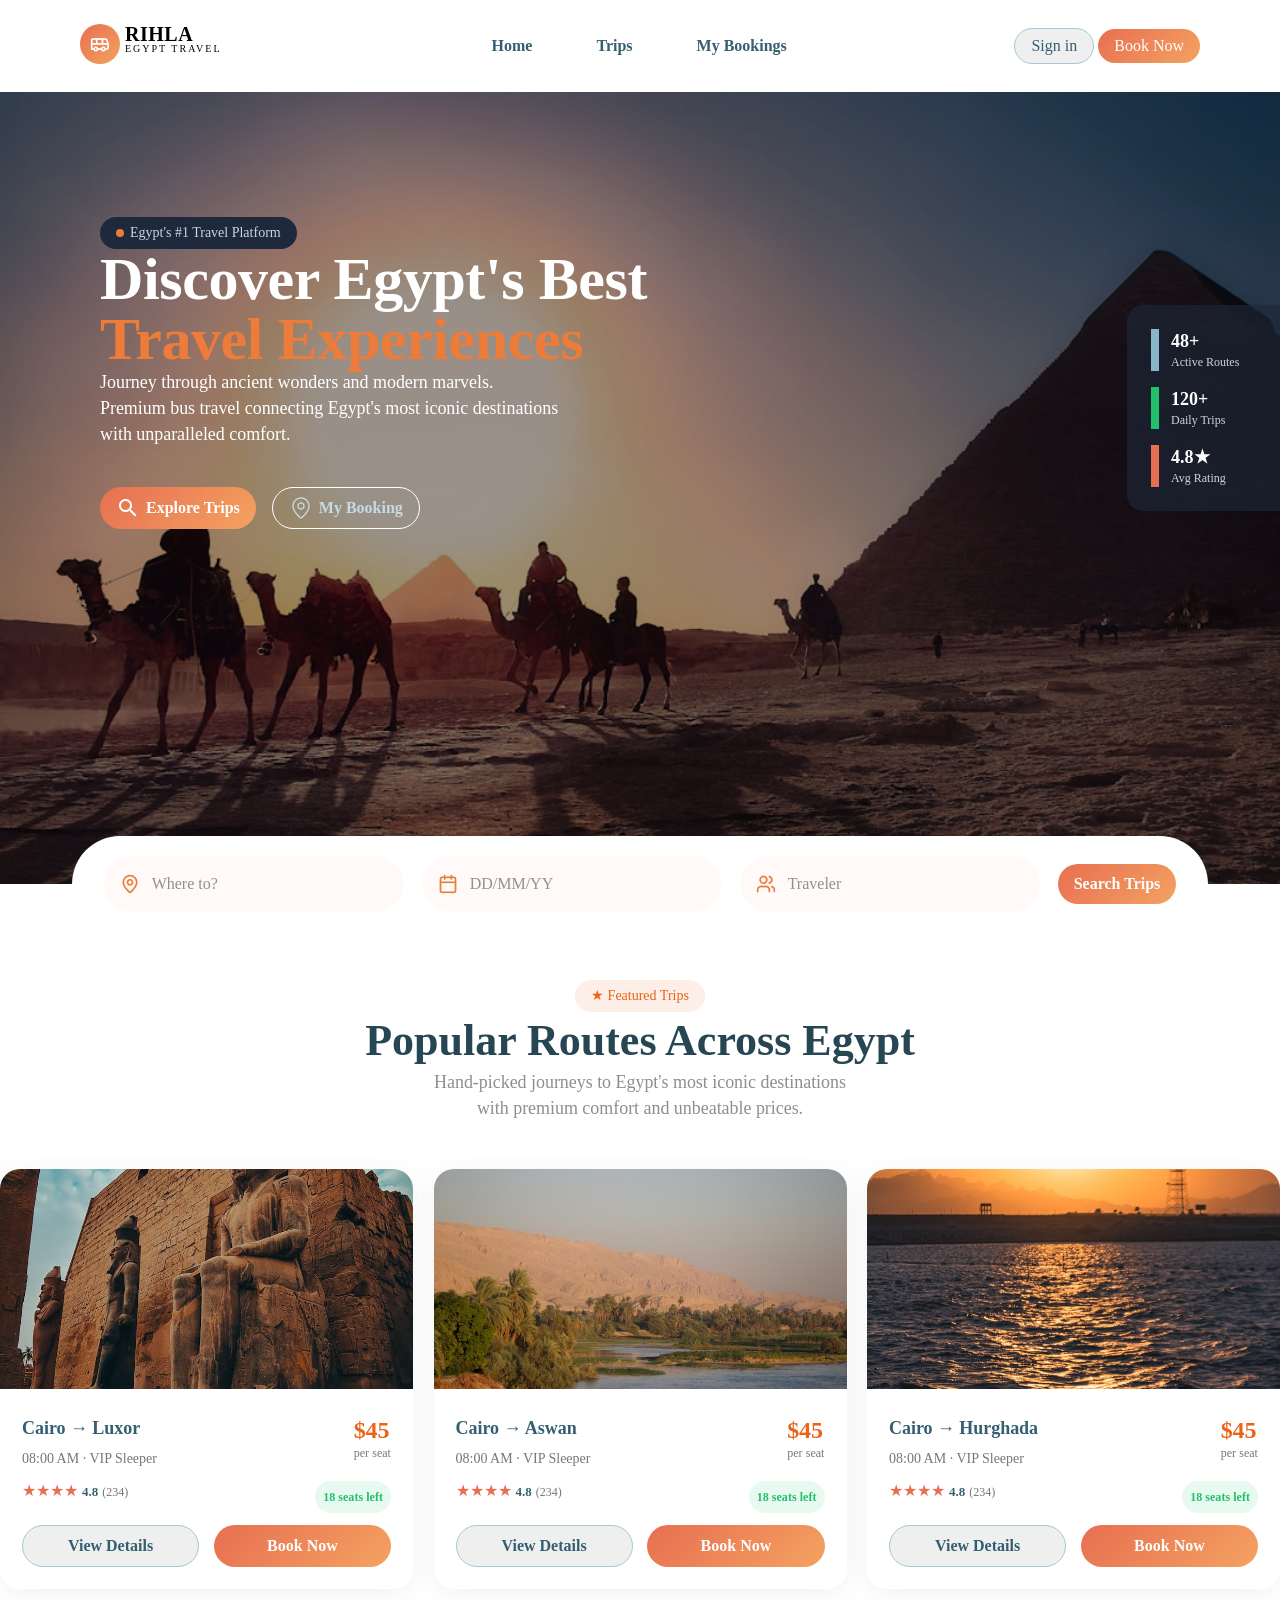
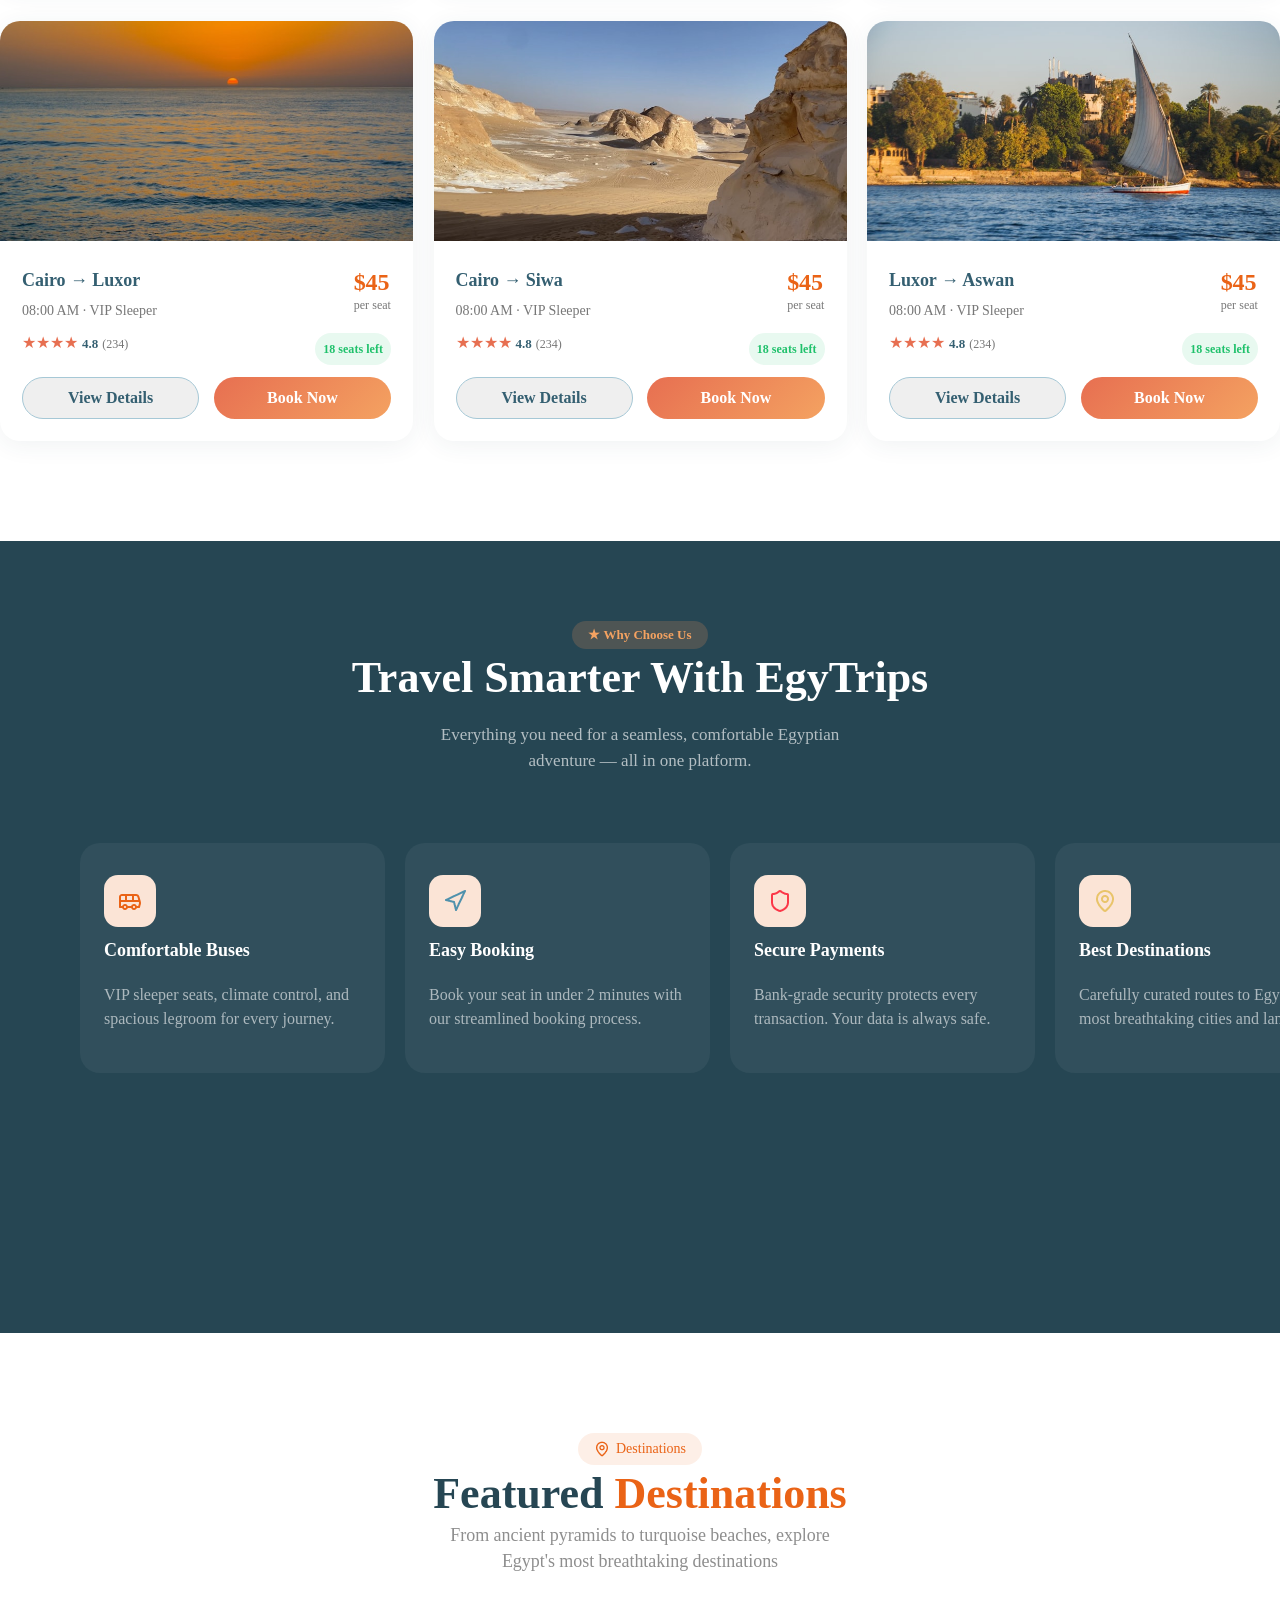
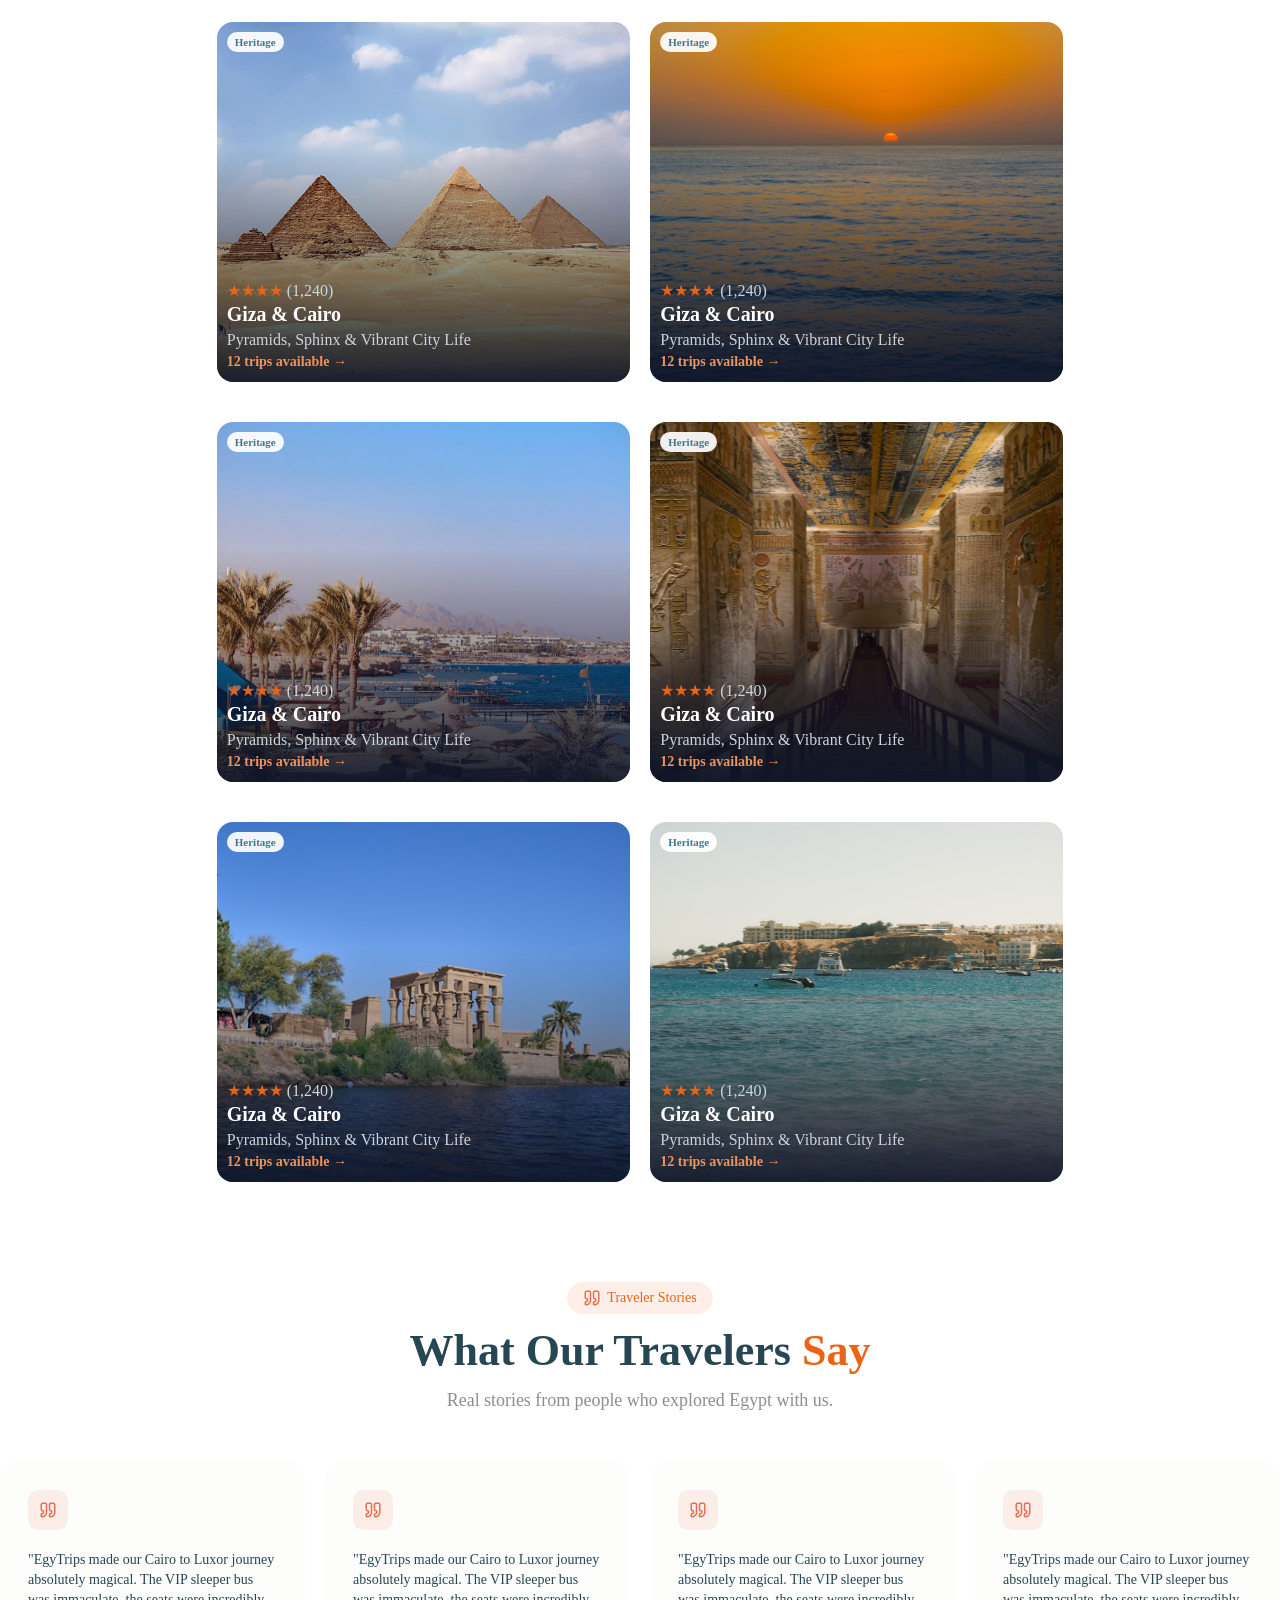
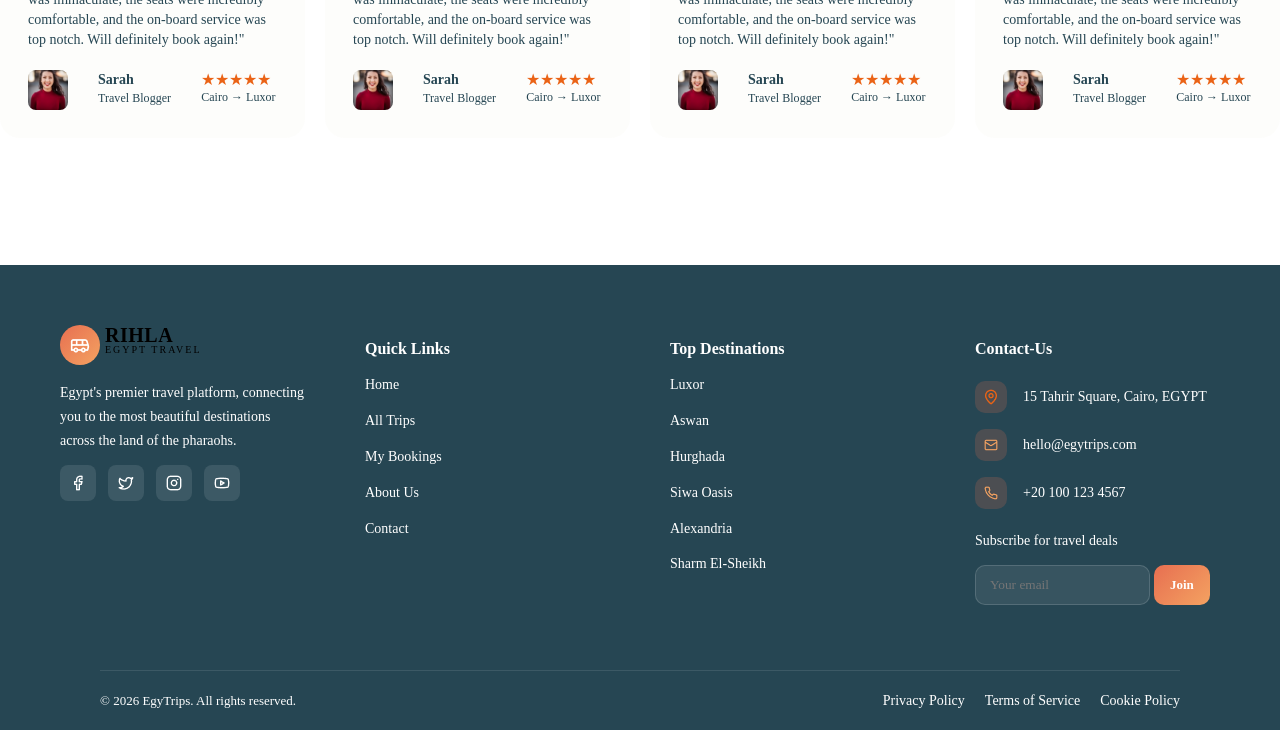
==== index.html @ 994012cf "Add files via upload" ====
<!DOCTYPE html>
<html lang="en">

<head>
    <meta charset="UTF-8">
    <meta name="viewport" content="width=device-width, initial-scale=1.0">
    <title>semi-final</title>
    <link rel="stylesheet" href="style.css">
    <link rel="stylesheet" href="responsive.css">
</head>

<body>

    <header class="header">

    <div class="logo">
        <div class="logo-icon orange"><img src="./photos/logo-Icon.png" alt="icon"></div>
        <div class="logo-content">
            <div class="upper">RIH<span>LA</span></div>
            <div class="lower">EGYPT TRAVEL</div>
        </div>
    </div>

    <nav>
        <ul>
            <li>Home</li>
            <li>Trips</li>
            <li>My Bookings</li>
        </ul>
    </nav>

    <div class="header-btns">
        <button class="sign">Sign in</button>
        <button class="orange">Book Now</button>
    </div>

    </header>

    <section>
        <div class="layer"></div>
        <div class="hero-img">
            <div class="hero-container">
                <div class="hero-content">

                    <div class="number1">
                        <div class="dot"></div>
                        <p>Egypt's #1 Travel Platform</p>
                    </div>

                    <div class="h2-div">
                        <h2 class="first-h2">Discover Egypt's Best </h2>
                        <h2 class="second-h2">Travel Experiences</h2>
                    </div>

                    <p class="hero-p">Journey through ancient wonders and modern marvels.<br>Premium bus travel connecting Egypt's most iconic destinations<br>with unparalleled comfort.</p>

                    <div class="hero-btns">
                        <button class="orange first"><img src="./photos/searsh.png">Explore Trips</button>
                        <button class="second"><img src="./photos/mybooking.png" alt="icon">My Booking</button>
                    </div>

                </div>
                
                <div class="aside">
                    <div class="foot-prints">

                        <div class="first">
                            <p class="foot-num">48+</p>
                            <p class="foot-p">Active Routes</p>
                        </div>

                        <div class="second">
                            <p class="foot-num">120+</p>
                            <p class="foot-p">Daily Trips</p>
                        </div>

                        <div class="third">
                            <p class="foot-num">4.8★</p>
                            <p class="foot-p">Avg Rating</p>
                        </div>

                    </div>
                </div>

            </div>
        </div>

    </section>

        <div class="middle-searsh">
                <div class="hero-search">
                <div class="filter"><img src="./photos/location.png" alt="icon">Where to?</div>
                <div class="filter"><img src="./photos/date.png" alt="icon">DD/MM/YY</div>
                <div class="filter"><img src="./photos/traveler.png" alt="icon">Traveler</div>
                <button class="searsh-btn orange"> Search Trips</button>
            </div>
        </div>


    <section class="routes-section">

        <div class="routes-content">
            <p class="featured">★ Featured Trips</p>
            <h2>Popular Routes Across Egypt</h2>
            <p class="journey">Hand-picked journeys to Egypt's most iconic destinations<br> with premium comfort and unbeatable prices.</p>
        </div>

        <div class="routes-container">

            <div class="routes-card">
                <figure><img src="./photos/luxor.jpg" alt="photo"></figure>
                <figcaption>

                    <div class="card-info">
                        <div class="card-name">
                            <p class="first">Cairo → Luxor</p>
                            <p class="second">08:00 AM · VIP Sleeper</p>
                        </div>
                        <div class="card-price">
                            <p class="first">$45</p>
                            <p class="second">per seat</p>
                        </div>
                    </div>

                    <div class="card-rate">
                        <div class="stars">
                            <span1>★★★★</span1>
                            <span2>4.8</span2>
                            <span3>(234)</span3>
                            </div>
                        <div class="seats">18 seats left</div>
                    </div>

                    <div class="card-buttons">
                        <button class="card-detail">View Details</button>
                        <button class="orange card-book">Book Now</button>
                    </div>

                </figcaption>
            </div>
            
            <div class="routes-card">
                <figure><img src="./photos/aswan.jpg" alt="photo"></figure>
                <figcaption>

                    <div class="card-info">
                        <div class="card-name">
                            <p class="first">Cairo → Aswan</p>
                            <p class="second">08:00 AM · VIP Sleeper</p>
                        </div>
                        <div class="card-price">
                            <p class="first">$45</p>
                            <p class="second">per seat</p>
                        </div>
                    </div>

                    <div class="card-rate">
                        <div class="stars">
                            <span1>★★★★</span1>
                            <span2>4.8</span2>
                            <span3>(234)</span3>
                            </div>
                        <div class="seats">18 seats left</div>
                    </div>

                    <div class="card-buttons">
                        <button class="card-detail">View Details</button>
                        <button class="orange card-book">Book Now</button>
                    </div>

                </figcaption>
            </div>

            <div class="routes-card">
                <figure><img src="./photos/hurghada.jpg" alt="photo"></figure>
                <figcaption>

                    <div class="card-info">
                        <div class="card-name">
                            <p class="first">Cairo → Hurghada</p>
                            <p class="second">08:00 AM · VIP Sleeper</p>
                        </div>
                        <div class="card-price">
                            <p class="first">$45</p>
                            <p class="second">per seat</p>
                        </div>
                    </div>

                    <div class="card-rate">
                        <div class="stars">
                            <span1>★★★★</span1>
                            <span2>4.8</span2>
                            <span3>(234)</span3>
                            </div>
                        <div class="seats">18 seats left</div>
                    </div>

                    <div class="card-buttons">
                        <button class="card-detail">View Details</button>
                        <button class="orange card-book">Book Now</button>
                    </div>

                </figcaption>
            </div>

            <div class="routes-card">
                <figure><img src="./photos/luxor2.jpg" alt="photo"></figure>
                <figcaption>

                    <div class="card-info">
                        <div class="card-name">
                            <p class="first">Cairo → Luxor</p>
                            <p class="second">08:00 AM · VIP Sleeper</p>
                        </div>
                        <div class="card-price">
                            <p class="first">$45</p>
                            <p class="second">per seat</p>
                        </div>
                    </div>

                    <div class="card-rate">
                        <div class="stars">
                            <span1>★★★★</span1>
                            <span2>4.8</span2>
                            <span3>(234)</span3>
                            </div>
                        <div class="seats">18 seats left</div>
                    </div>

                    <div class="card-buttons">
                        <button class="card-detail">View Details</button>
                        <button class="orange card-book">Book Now</button>
                    </div>

                </figcaption>
            </div>

            <div class="routes-card">
                <figure><img src="./photos/siwa.jpg" alt="photo"></figure>
                <figcaption>

                    <div class="card-info">
                        <div class="card-name">
                            <p class="first">Cairo → Siwa</p>
                            <p class="second">08:00 AM · VIP Sleeper</p>
                        </div>
                        <div class="card-price">
                            <p class="first">$45</p>
                            <p class="second">per seat</p>
                        </div>
                    </div>

                    <div class="card-rate">
                        <div class="stars">
                            <span1>★★★★</span1>
                            <span2>4.8</span2>
                            <span3>(234)</span3>
                            </div>
                        <div class="seats">18 seats left</div>
                    </div>

                    <div class="card-buttons">
                        <button class="card-detail">View Details</button>
                        <button class="orange card-book">Book Now</button>
                    </div>

                </figcaption>
            </div>

            <div class="routes-card">
                <figure><img src="./photos/luxor-aswan.jpg" alt="photo"></figure>
                <figcaption>

                    <div class="card-info">
                        <div class="card-name">
                            <p class="first">Luxor → Aswan</p>
                            <p class="second">08:00 AM · VIP Sleeper</p>
                        </div>
                        <div class="card-price">
                            <p class="first">$45</p>
                            <p class="second">per seat</p>
                        </div>
                    </div>

                    <div class="card-rate">
                        <div class="stars">
                            <span1>★★★★</span1>
                            <span2>4.8</span2>
                            <span3>(234)</span3>
                            </div>
                        <div class="seats">18 seats left</div>
                    </div>

                    <div class="card-buttons">
                        <button class="card-detail">View Details</button>
                        <button class="orange card-book">Book Now</button>
                    </div>

                </figcaption>
            </div>

        </div>

    </section>

    <section class="pros-section">
        <div class="pros-layer"></div>
        <div class="pros-content">
            <div class="why-choose-us">
                <p class="why">★  Why Choose Us</p>
                <h2 class="whyy">Travel Smarter With EgyTrips</h2>
                <p class="whyyy">Everything you need for a seamless, comfortable Egyptian<br> adventure — all in one platform.</p>
                <div class="pros-container">
                    <div class="pros-card">
                        <div class="pros-card-icon"><img src="./photos/cfbu.png" alt="photo"></div>
                        <div class="pros-card-name">Comfortable Buses</div>
                        <div class="pros-card-p">VIP sleeper seats, climate control, and spacious legroom for every journey.</div>
                    </div>
                    <div class="pros-card">
                        <div class="pros-card-icon"><img src="./photos/ezbook.png" alt="photo"></div>
                        <div class="pros-card-name">Easy Booking</div>
                        <div class="pros-card-p">Book your seat in under 2 minutes with our streamlined booking process.</div>
                    </div>
                    <div class="pros-card">
                        <div class="pros-card-icon"><img src="./photos/secure.png" alt="photo"></div>
                        <div class="pros-card-name">Secure Payments</div>
                        <div class="pros-card-p">Bank-grade security protects every transaction. Your data is always safe.</div>
                    </div>
                    <div class="pros-card">
                        <div class="pros-card-icon"><img src="./photos/destination.png" alt="photo"></div>
                        <div class="pros-card-name">Best Destinations</div>
                        <div class="pros-card-p">Carefully curated routes to Egypt's most breathtaking cities and landmarks.</div>
                    </div>
                </div>
            </div>
        </div>
    </section>

    <section class="destinations-section">
        <div class="destinations-content">
            <p class="des-p"><img src="./photos/location2.png" alt="icon">Destinations</p>
            <h2 class="des-h2">Featured <span>Destinations</span> </h2>
            <p class="des-p2">From ancient pyramids to turquoise beaches, explore<br> Egypt's most breathtaking destinations</p>
        </div>

        <div class="des-container">

            <div class="des-card des1">
                <div class="des-card-layer"></div>
                <div class="heritage"><p>Heritage</p></div>
                <div class="des-card-info">
                    <div class="des-card-rate"><span>★★★★</span>  (1,240)</div>
                    <div class="des-card-name">Giza & Cairo</div>
                    <div class="des-card-p">Pyramids, Sphinx & Vibrant City Life</div>
                    <div class="des-card-p2">12 trips available →</div>
                </div>
            </div>
            

            <div class="des-card des2">
                <div class="des-card-layer"></div>
                <div class="heritage"><p>Heritage</p></div>
                <div class="des-card-info">
                    <div class="des-card-rate"><span>★★★★</span>  (1,240)</div>
                    <div class="des-card-name">Giza & Cairo</div>
                    <div class="des-card-p">Pyramids, Sphinx & Vibrant City Life</div>
                    <div class="des-card-p2">12 trips available →</div>
                </div>
            </div>

            <div class="des-card des3">
                <div class="des-card-layer"></div>
                <div class="heritage"><p>Heritage</p></div>
                <div class="des-card-info">
                    <div class="des-card-rate"><span>★★★★</span>  (1,240)</div>
                    <div class="des-card-name">Giza & Cairo</div>
                    <div class="des-card-p">Pyramids, Sphinx & Vibrant City Life</div>
                    <div class="des-card-p2">12 trips available →</div>
                </div>
            </div>

            <div class="des-card des4">
                <div class="des-card-layer"></div>
                <div class="heritage"><p>Heritage</p></div>
                <div class="des-card-info">
                    <div class="des-card-rate"><span>★★★★</span>  (1,240)</div>
                    <div class="des-card-name">Giza & Cairo</div>
                    <div class="des-card-p">Pyramids, Sphinx & Vibrant City Life</div>
                    <div class="des-card-p2">12 trips available →</div>
                </div>
            </div>

            <div class="des-card des5">
                <div class="des-card-layer"></div>
                <div class="heritage"><p>Heritage</p></div>
                <div class="des-card-info">
                    <div class="des-card-rate"><span>★★★★</span>  (1,240)</div>
                    <div class="des-card-name">Giza & Cairo</div>
                    <div class="des-card-p">Pyramids, Sphinx & Vibrant City Life</div>
                    <div class="des-card-p2">12 trips available →</div>
                </div>
            </div>

            <div class="des-card des6">
                <div class="des-card-layer"></div>
                <div class="heritage"><p>Heritage</p></div>
                <div class="des-card-info">
                    <div class="des-card-rate"><span>★★★★</span>  (1,240)</div>
                    <div class="des-card-name">Giza & Cairo</div>
                    <div class="des-card-p">Pyramids, Sphinx & Vibrant City Life</div>
                    <div class="des-card-p2">12 trips available →</div>
                </div>
            </div>

        </div>
    </section>

    <section class="feedback-section">

        <div class="feedback-content">
            <p class="feedback-p"><img src="./photos/quote.png">Traveler Stories</p>
            <h2>What Our Travelers <span>Say</span></h2>
            <p class="feedback-p2">Real stories from people who explored Egypt with us.</p>
        </div>

        <div class="feedback-container">

            <div class="feedback-card">
                <div class="card-icon"><img src="./photos/quote.png" alt="icon"></div>
                <div class="card-p">"EgyTrips made our Cairo to Luxor journey absolutely magical. The VIP sleeper bus was immaculate, the seats were incredibly comfortable, and the on-board service was top notch. Will definitely book again!"</div>
                <div class="card-person">
                    <div class="person-photo"><img src="./photos/sarah.png"></div>
                    <div class="person-name">
                        <p>Sarah</p>
                        <p class="p2">Travel Blogger</p>
                    </div>
                    <div class="person-rate">
                        <p>★★★★★</p>
                        <p class="p2">Cairo → Luxor</p>
                    </div>
                </div>
            </div>
            
            <div class="feedback-card">
                <div class="card-icon"><img src="./photos/quote.png" alt="icon"></div>
                <div class="card-p">"EgyTrips made our Cairo to Luxor journey absolutely magical. The VIP sleeper bus was immaculate, the seats were incredibly comfortable, and the on-board service was top notch. Will definitely book again!"</div>
                <div class="card-person">
                    <div class="person-photo"><img src="./photos/sarah.png"></div>
                    <div class="person-name">
                        <p>Sarah</p>
                        <p class="p2">Travel Blogger</p>
                    </div>
                    <div class="person-rate">
                        <p>★★★★★</p>
                        <p class="p2">Cairo → Luxor</p>
                    </div>
                </div>
            </div>

            <div class="feedback-card">
                <div class="card-icon"><img src="./photos/quote.png" alt="icon"></div>
                <div class="card-p">"EgyTrips made our Cairo to Luxor journey absolutely magical. The VIP sleeper bus was immaculate, the seats were incredibly comfortable, and the on-board service was top notch. Will definitely book again!"</div>
                <div class="card-person">
                    <div class="person-photo"><img src="./photos/sarah.png"></div>
                    <div class="person-name">
                        <p>Sarah</p>
                        <p class="p2">Travel Blogger</p>
                    </div>
                    <div class="person-rate">
                        <p>★★★★★</p>
                        <p class="p2">Cairo → Luxor</p>
                    </div>
                </div>
            </div>

            <div class="feedback-card">
                <div class="card-icon"><img src="./photos/quote.png" alt="icon"></div>
                <div class="card-p">"EgyTrips made our Cairo to Luxor journey absolutely magical. The VIP sleeper bus was immaculate, the seats were incredibly comfortable, and the on-board service was top notch. Will definitely book again!"</div>
                <div class="card-person">
                    <div class="person-photo"><img src="./photos/sarah.png"></div>
                    <div class="person-name">
                        <p>Sarah</p>
                        <p class="p2">Travel Blogger</p>
                    </div>
                    <div class="person-rate">
                        <p>★★★★★</p>
                        <p class="p2">Cairo → Luxor</p>
                    </div>
                </div>
            </div>

        </div>

    </section>

    <footer>
        <div class="footer-container">

            <div class="card">
                <div>
                    <div class="logo">
                        <div class="logo-icon orange"><img src="./photos/logo-Icon.png" alt="icon"></div>
                        <div class="logo-content">
                            <div class="upper">RIH<span>LA</span></div>
                            <div class="lower">EGYPT TRAVEL</div>
                        </div>
                    </div>
                </div>
                <p>Egypt's premier travel platform, connecting you to the most beautiful destinations across the land of the pharaohs.</p>
                <div class="social">
                    <div class="social-icon">
                        <img src="./photos/facebook.png" alt="icon">
                    </div>
                    <div class="social-icon">
                        <img src="./photos/twitter.png" alt="icon">
                    </div>
                    <div class="social-icon"><img src="./photos/insta.png" alt="icon"></div>
                    <div class="social-icon"><img src="./photos/youtube.png" alt="icon"></div>
                </div>
            
            </div>

            <div class="card">
                <p class="topic">Quick Links</p>
                <p>Home</p>
                <p>All Trips</p>
                <p>My Bookings</p>
                <p>About Us</p>
                <p>Contact</p>
            </div>

            <div class="card">
                <p class="topic">Top Destinations</p>
                <p>Luxor</p>
                <p>Aswan</p>
                <p>Hurghada</p>
                <p>Siwa Oasis</p>
                <p>Alexandria</p>
                <p>Sharm El-Sheikh</p>
            </div>

            <div class="card">
                <p class="topic">Contact-Us</p>
                <div class="card-sentence">
                    <div class="card-icon"><img src="./photos/location2.png" alt="icon"></div>
                    <p>15 Tahrir Square, Cairo, EGYPT</p>
                </div>
                <div class="card-sentence">
                    <div class="card-icon"><img src="./photos/email.png" alt="icon"></div>
                    <p>hello@egytrips.com</p>
                </div>
                <div class="card-sentence">
                    <div class="card-icon"><img src="./photos/phone.png"></div>
                    <p>+20 100 123 4567</p>
                </div>
                <p>Subscribe for travel deals</p>
                <input type="text" placeholder="Your email">
                <button class="orange">Join</button>
            </div>

        </div>

        <div class="end">

            <div class="end-left">© 2026 EgyTrips. All rights reserved.</div>

            <div class="end-right">
                <p>Privacy Policy</p>
                <p>Terms of Service</p>
                <p>Cookie Policy</p>
            </div>
        </div>
    </footer>
    
</body>

</html>
---- style.css ----
*{
    box-sizing: border-box;
    margin: 0;
    font-family: Poppins;
}

:root{
    --orange-: linear-gradient(135deg, #e76f51 0%, #f4a261 100%);
}

.orange{
    background: var(--orange-);
    border: none;
    color: #FFFFFF;
    border-radius: 999px;
}

.header{
    padding: 24px 80px;
    display: flex;
    justify-content: space-between;
    align-items: center;
}

.logo{
    width: 144px;
    height: 44px;
    display: flex;
    gap: 5px;
}

.logo-icon{
    width: 40px;
    height: 40px;
    border-radius: 50%;
    display: flex;
    align-items: center;
    justify-content: center;
}

.logo-content{
    display: flex;
    flex-direction: column;
}

.upper{
    font-weight: 900;
    color: Black;
    font-size: 20px;
    line-height: 20px;
    letter-spacing: 0.5px;
}

.upper span{
    font-weight: 900;
    color: var(--orange-);
    font-size: 20px;
    line-height: 20px;
    letter-spacing: 0.5px;
}

.lower{
    font-weight: 400;
    font-style: Regular;
    font-size: 10px;
    line-height: 10px;
    letter-spacing: 2px;
}

nav ul{
    display: flex;
    gap: 32px;
    list-style: none;
}

nav ul li{
    height: 40px;
    padding: 8px 16px;
    font-weight: 600;
    font-size: 16px;
    line-height: 24px;
    letter-spacing: 0px;
    border-radius: 999px;
    color: #345F71;
    cursor: pointer;
}

li:hover{
    color: #ED7B39;
    background-color: #F0925C33;
}

.header-buttons{
    display: flex;
    gap: 16px;
    align-items: center;
    justify-content: center;
}

.header-btns>button{
    padding: 8px 16px;
    font-size: 16px;
}

.sign{
    border: 1px solid #A6C8D6;
    border-radius: 999px;
    color: #345F71;
}

section{
    position: relative;
}

.hero-img{
    background-image: url(./photos/hero.jpg);
    background-size: cover;
    height: 792px;
    padding: 125px 100px;
}

.layer{
    width: 100%;
    height: 100%;
    position: absolute;
    background: rgba(0, 0, 0, 0.4);
}

.hero-container{
    position: relative;
    display: flex;
    width: 1235px;
    height: 381px;
}

.hero-content{
    display: flex;
    flex-direction: column;
    width: 768px;
}

.number1{
    padding: 8px 16px;
    width: fit-content;
    background-color: #1E293B;
    color: #CBD5E1;
    display: flex;
    align-items: center;
    justify-content: center;
    gap: 6px;
    border-radius: 999px;
}

.number1>p{
    font-size: 14px;
    font-weight: 400;
}

.dot{
    width: 8px;
    height: 8px;
    background-color: #ED7B39;
    border-radius: 50%;
}

.first-h2{
    font-weight: 700;
    font-style: Bold;
    font-size: 60px;
    line-height: 60px;
    letter-spacing: -0.4px;
    color: #FFFFFF;
}

.second-h2{
    font-weight: 700;
    font-style: Bold;
    font-size: 60px;
    line-height: 60px;
    letter-spacing: -0.4px;
    color: #ED7B39;
}

.hero-p{
    font-weight: 400;
    font-size: 18px;
    line-height: 26px;
    letter-spacing: -0.04px;
    color: #FFFFFF;
}

.hero-btns{
    display: flex;
    gap: 16px;
    padding-top: 40px;
}

.hero-btns>.first{
    padding: 8px 16px;
    font-size: 16px;
    font-weight: 600;
    display: flex;
    align-items: center;
    gap: 6px;
}

.hero-btns>.second{
    padding: 8px 16px;
    font-size: 16px;
    font-weight: 600;
    border-radius: 999px;
    border: 1px solid #FFFFFF;
    background: none;
    color: #C4DBE4;
    display: flex;
    align-items: center;
    gap: 6px;
}

.aside{
    width: calc(1235px - 768px);
    display: flex;
    align-items: center;
    justify-content: end;
}

.foot-prints{
    width: 208px;
    height: fit-content;
    display: flex;
    flex-direction: column;
    gap: 16px;
    padding: 24px;
    border-radius: 16px;
    background-color: #1E293B99;
}

.foot-num{
    font-size: 18px;
    font-weight: 700;
    line-height: 24px;
    color: #FFFFFF;
}

.foot-p{
    font-size: 12px;
    font-weight: 400;
    line-height: 18px;
    color: #CBD5E1;
}

.foot-prints>.first{
    border-left: 8px solid #88B6C9;
    padding-left: 12px;
}

.foot-prints>.second{
    border-left: 8px solid #1FC16B;
    padding-left: 12px;
}

.foot-prints>.third{
    border-left: 8px solid #E76F51;
    padding-left: 12px;
}

.middle-searsh{
    display: flex;
    justify-content: center;
}

.hero-search{
    height: 96px;
    width: fit-content;
    display: flex;
    align-items: center;
    justify-content: center;
    gap: 18px;
    padding: 16px 32px;
    border-radius: 999px;
    transform: translateY(-48px);
    background-color: #FFFFFF;
}

.filter{
    font-size: 16px;
    font-weight: 400;
    color: #1E293980;
    width: 300px;
    height: 56px;
    padding: 12px 16px;
    border-radius: 999px;
    background-color: #F0925C0D;
    display: flex;
    align-items: center;
    gap: 12px;
}

.searsh-btn{
    font-size: 16px;
    font-weight: 600;
    line-height: 24px;
    padding: 8px 16px;
}

.routes-section{
    width: 1280px;
    margin-left: auto;
    margin-right: auto;
    margin-bottom: 100px;
}

.routes-content{
    display: flex;
    flex-direction: column;
    justify-content: center;
    align-items: center;
}

.featured{
    font-size: 14px;
    font-weight: 500;
    line-height: 20px;
    padding: 6px 16px;
    color: #EA6316;
    background-color: #F0925C26;
    border-radius: 999px;
}

.routes-content>h2{
    font-weight: 800;
    font-size: 44px;
    line-height: 57px;
    letter-spacing: 0px;
    color: #264653;
}

.journey{
    font-weight: 400;
    font-size: 18px;
    line-height: 26px;
    letter-spacing: -0.04px;
    color: #8e8e8e;
    text-align: center;
}

.routes-container{
    width: 100%;
    display: flex;
    flex-wrap: wrap;
    gap: 20.5px;
    row-gap: 32px;
    margin-top: 48px;
}

.routes-card{
    width: 413px;
    border-radius: 20px;
    overflow: hidden;
    box-shadow: 0px 4px 24px 0px #26465312;

}

.routes-card>figure{
    width: 100%;
    height: fit-content;
}

.routes-card>figure>img{
    width: 100%;
    height: 220px;
    object-fit: cover;
}

.routes-card>figcaption{
    width: 100%;
    height: fit-content;
    padding: 22px;
    display: flex;
    flex-direction: column;
    gap: 12px;
}

.card-info, .card-rate, .card-buttons{
    width: 100%;
    height: fit-content;
    display: flex;
    justify-content: space-between;
}

.card-name>.first{
    font-weight: 700;
    font-size: 18px;
    line-height: 26px;
    letter-spacing: -0.04px;
    color: #345F71;
    margin-bottom: 8px;
}

.card-name>.second{
    font-weight: 400;
    font-size: 14px;
    line-height: 20px;
    letter-spacing: 0px;
    color: #777777;
}

.card-price>.first{
    font-weight: 700;
    font-size: 24px;
    line-height: 30px;
    letter-spacing: -0.1px;
    color: #EA6316;
}

.card-price>.second{
    font-weight: 400;
    font-size: 12px;
    line-height: 16px;
    letter-spacing: 0.04px;
    color: #777777;
}

.stars>span1{
    color: #E76F51;
}

.stars>span2{
    color: #345F71;
    font-weight: 600;
    font-size: 13px;
    line-height: 19.5px;
    letter-spacing: 0px;
}

.stars>span3{
    color: #777777;
    font-weight: 400;
    font-size: 12px;
    line-height: 18px;
    letter-spacing: 0px;
}

.seats{
    padding: 8px;
    background-color: #1FC16B1A;
    border-radius: 100px;
    color: #1FC16B;
    font-weight: 600;
    font-size: 12px;
    line-height: 16px;
    letter-spacing: 0.04px;
}

.card-detail{
    width: 48%;
    font-weight: 600;
    font-size: 16px;
    line-height: 24px;
    letter-spacing: 0px;
    border: 1px solid #A6C8D6;
    color: #345F71;
    padding: 8px 16px;
    border-radius: 999px;
}

.card-book{
    width: 48%;
    font-weight: 600;
    font-size: 16px;
    line-height: 24px;
    letter-spacing: 0px;
    padding: 8px 16px;
}

.pros-section{
    height: 792px;
    background-color: #264653;
    overflow: hidden;
    padding: 80px;
}

.pros-layer{
    width: 400px;
    height: 400px;
    border-radius: 200px;
    background-color: #F0925C1A;
    position: absolute;
    top: -80px;
    left: 1500px;
}

.why-choose-us{
    display: flex;
    flex-direction: column;
    justify-content: center;
    align-items: center;
}

.why{
    font-weight: 600;
    font-size: 13px;
    letter-spacing: 0px;
    text-align: center;
    color: #F4A261;
    background-color: #F0925C33;
    padding: 6px 16px;
    border-radius: 100px;
}

.whyy{
    font-weight: 800;
    font-size: 44px;
    line-height: 57.2px;
    letter-spacing: 0px;
    text-align: center;
    color: #FFFFFF;
}

.whyyy{
    font-weight: 400;
    font-size: 17px;
    line-height: 25.5px;
    letter-spacing: 0px;
    text-align: center;
    color: #FFFFFFA6;
    padding: 16px;
}


.pros-container{
    width: 1280px;
    margin: 54px auto 80px auto;
    display: flex;
    gap: 20px;
}

.pros-card{
    width: calc((100% - 60px)/4);
    display: flex;
    flex-direction: column;
    background-color: #FFFFFF0D;
    border-radius: 20px;
    padding: 32px 24px;
}

.pros-card-icon{
    width: 52px;
    height: 52px;
    background-color: #FBE4D6;
    border-radius: 14px;
    display: flex;
    align-items: center;
    justify-content: center;
}

.pros-card-name{
    font-weight: 700;
    font-size: 18px;
    line-height: 26px;
    letter-spacing: -0.04px;
    color: #FFFFFF;
    padding: 10px 0px;
}

.pros-card-p{
    font-weight: 400;
    font-size: 16px;
    line-height: 24px;
    letter-spacing: 0px;
    color: #FFFFFF99;
    padding: 10px 0px;
}

.destinations-section{
    margin: 100px auto;
}

.destinations-content{
    display: flex;
    align-items: center;
    justify-content: center;
    flex-direction: column;
}

.des-p{
    font-weight: 500;
    font-size: 14px;
    line-height: 20px;
    letter-spacing: 0px;
    color: #EA6316;
    background-color: #F0925C26;
    padding: 6px 16px;
    border-radius: 100px;
    display: flex;
    align-items: center;
    gap: 6px;
}

.des-h2{
    font-weight: 800;
    font-size: 44px;
    line-height: 57.2px;
    letter-spacing: 0px;
    color: #264653;
}

.des-h2 > span{
    color: #EA6316;
}

.des-p2{
    font-weight: 400;
    font-size: 18px;
    line-height: 26px;
    letter-spacing: -0.04px;
    color: #8e8e8e;
    text-align: center;
}

.des-container{
    display: flex;
    justify-content: center;
    flex-wrap: wrap;
    gap: 20.5px;
    row-gap: 40px;
    margin: 48px;
}

.des-card{
    width: 413px;
    height: 360px;
    position: relative;
    border-radius: 16px;
    overflow: hidden;
    display: flex;
    flex-direction: column;
    justify-content: space-between;    
}

.des1{
    background-image: url(./photos/giza1.jpg);
    background-position: center;
    background-size: cover;
}

.des2{
    background-image: url(./photos/luxor2.jpg);
    background-position: center;
    background-size: cover;
}

.des3{
    background-image: url(./photos/giza3.jpg);
    background-position: center;
    background-size: cover;
}

.des4{
    background-image: url(./photos/giza4.jpg);
    background-position: center;
    background-size: cover;
}

.des5{
    background-image: url(./photos/giza5.jpg);
    background-position: center;
    background-size: cover;
}

.des6{
    background-image: url(./photos/giza6.jpg);
    background-position: center;
    background-size: cover;
}

.des-card-layer{
    width: 100%;
    height: 100%;
    position: absolute;
    background: linear-gradient(180deg, rgba(0, 0, 0, 0) 35%, rgba(15, 23, 42, 0.95) 100%);
}

.heritage{
    display: flex;
    position: relative;
}

.heritage > p{
    font-size: 11px;
    font-weight: 600;
    color: #41788E;
    margin: 10px;
    border-radius: 100px;
    background-color: #FFFFFFEB;
    padding: 4px 8px;
}

.des-card-info{
    position: relative;
    padding: 10px;
}

.des-card-rate{
    font-size: 13pxfowe
    400;
    color: #CBD5E1;
}

.des-card-rate > span{
    color: #EA6316;
}

.des-card-name{
    font-weight: 700;
    font-size: 20px;
    line-height: 28px;
    letter-spacing: -0.08px;
    color: #FFFFFF;
}

.des-card-p{
    font-weight: 400;
    font-size: 16px;
    line-height: 24px;
    letter-spacing: 0px;
    color: #CBD5E1;
}

.des-card-p2{
    font-weight: 700;
    font-size: 14px;
    line-height: 20px;
    letter-spacing: 0px;
    color: #F0925C;
}

.feedback-section{
    display: flex;
    flex-direction: column;
    align-items: center;
    gap: 48px;
    margin-bottom: 127px;
}

.feedback-content{
    display: flex;
    flex-direction: column;
    align-items: center;
    gap: 8px;
}

.feedback-p{
    font-weight: 500;
    font-size: 14px;
    line-height: 20px;
    letter-spacing: 0px;
    color: #EA6316;
    background-color: #F0925C26;
    padding: 6px 16px;
    border-radius: 100px;
    display: flex;
    align-items: center;
    gap: 6px;
}

.feedback-content h2{
    font-weight: 800;
    font-size: 44px;
    line-height: 57.2px;
    color: #264653;
    text-align: center;
}

.feedback-content h2 span{
    color: #EA6316;
}

.feedback-p2{
    font-weight: 400;
    font-size: 18px;
    line-height: 26px;
    letter-spacing: -0.04px;
    color: #8e8e8e;
}

.feedback-container{
    display: flex;
    gap: 20px;
    flex-wrap: wrap;
    justify-content: center;
}

.feedback-card{
    width: 305px;
    padding: 28px;
    border-radius: 20px;
    backdrop-filter: blur(35.5px);
    background-color: #E9E4DA1A;
    border-top: 0.67px solid #E9E4DA1A;
    display: flex;
    flex-direction: column;
    align-items: start;
}

.card-icon{
    width: 40px;
    height: 40px;
    border-radius: 10px;
    background-color: #FBEEE9;
    display: flex;
    align-items: center;
    justify-content: center;
}

.card-p{
    font-weight: 400;
    font-size: 14px;
    line-height: 20px;
    color: #264653;
    padding-top: 20px;
}

.card-person{
    display: flex;
    gap: 30px;
    padding-top: 20px;
}

.person-photo{
    width: 40px;
    height: 40px;
    border-radius: 8px;
}

.person-photo img{
    width: 100%;
    height: 100%;
    object-fit: cover;
    border-radius: 8px;
}

.person-name p{
    font-weight: 700;
    font-size: 14px;
    line-height: 20px;
    color: #264653;
}

.person-name .p2{
    font-weight: 400;
    font-size: 12px;
    line-height: 16px;
    letter-spacing: 0.04px;
    color: #264653;
}

.person-rate p{
    color: #EA6316;
}

.person-rate .p2{
    font-weight: 400;
    font-size: 12px;
    line-height: 16px;
    letter-spacing: 0.04px;
    color: #264653;
}

footer{
    background-color: #264653;
}

.footer-container{
    display: flex;
    justify-content: space-evenly;
    padding: 60px 0px;
}

footer .card{
    width: 245px;
    height: 285px;
}

footer .card .card-sentence{
    display: flex;
    align-items: center;
    gap: 16px;
    flex-wrap: nowrap;
}

footer .card .card-icon{
    width: 32px;
    height: 32px;
    background-color: #E76F5133;
}

footer p{
    font-weight: 400;
    font-size: 14px;
    line-height: 23.8px;
    color: #FFFFFF;
    margin: 12px 0px;
}

footer .topic{
    font-weight: 600;
    font-size: 16px;
    line-height: 24px;
}

footer .social{
    display: flex;
    gap: 12px;
}

footer .social div{
    width: 36px;
    height: 36px;
    background-color: #FFFFFF1A;
    display: flex;
    align-items: center;
    justify-content: center;
    border-radius: 8px;
}

footer .card > button{
    padding: 10px 16px;
    border-radius: 10px;
    font-size: 13px;
    font-weight: 600;
    height: 40px;
}

footer .card > input{
    width: 175px;
    height: 40px;
    padding: 10px 14px;
    border: 10px;
    border-radius: 10px;
    border: 1px solid #FFFFFF26;
    background-color: #FFFFFF14;
    color: #FFFFFF14;
}

.end{
    display: flex;
    align-items: center;
    justify-content: space-between;
    height: 60px;
    margin: 0 100px;
    border-top: 1px solid #FFFFFF1A;
}

.end-left{
    font-size: 13px;
    font-weight: 400;
    color: #FFFFFF;
}

.end-right{
    display: flex;
    gap: 20px;
}

.end-right p{
    font-size: 13;
    font-weight: 400;
    color: #FFFFFF;
}
---- responsive.css ----
@media (max-width: 992px) {
    
    .header{
        padding: 20px 30px;
        flex-wrap: wrap;
        gap: 20px;
    }

    .hero-img{
        max-height: 700px;
    }

    .hero-container{
        width: 100%;
        flex-direction: column;
    }

    .hero-content{
        width: 100%;
    }

    .first-h2, .second-h2{
        font-size: 48px;
    }

    .aside{
        width: 100%;
        justify-content: end;
    }

    .foot-prints{
        width: fit-content;
    }

    .hero-search{
        width: 80%;
        height: auto;
        flex-wrap: wrap;
        transform: translateY(-32px);
        border-radius: 24px;
        gap: 12px;
    }

    .searsh-btn{
        width: 300px;
        height: 56px;
    }

    .routes-section{
        width: auto;
    }

    .routes-container{
        padding: 0 20px;
        display: grid;
        grid-template-columns: repeat(2, minmax(0, 1fr));
        gap: 24px;
    }

    .routes-card{
        width: 100%;
    }


    .pros-section{
        height: auto;
    }

    .pros-container{
        width: 100%;
        display: flex;
        flex-wrap: wrap;
        align-items: center;
        gap: 30px;
        margin-top: 20px;
        padding: 20px
    }

    .pros-card{
        width: calc((100% - 30px) /2);
    }

    .feedback-container{
        justify-content: center;
        margin: 20px;
    }

    .footer-container{
        margin: 0 30px;
        justify-content: center;
        flex-wrap: wrap;
    }

    .footer-container .card{
        width: 50%;
    }

}

@media (max-width: 600px) {

    .hero-img{
        height: auto;
        padding: 60px 20px;
    }

    .hero-container{
        gap: 20px;
    }

    nav{
        order: 3;
    }

    .first-h2, .second-h2{
        font-size: 40px;
    }

    .hero-p br{
        display: none;
    }

    .aside{
        width: 100%;
        height: auto;
        justify-content: end;
    }
    
    .foot-prints{
        flex-direction: row;
        width: 80%;
        padding: 16px 10px;
    }

    .hero-search{
        width: 80%;
        padding: 16px;
        gap: 10px;
    }

    .filter, .searsh-btn{
        width: 100%;
        height: 48px;
    }

    .routes-section{
        margin: 20px;
    }

    .routes-content > h2{
        font-size: 32px;
    }

    .journey{
        font-size: 16px;
    }

    .routes-container{
        grid-template-columns: minmax(0, 1fr);
        margin-top: 32px;
        gap: 20px;
    }

    .routes-card > figure > img{
        height: 200px;
    }

    .pros-section{
        padding: 20px;
    }

    .whyy{
        font-size: 30px;
    }

    .whyyy br{
        display: none;
    }

    .pros-container{
        width: auto;
        padding: 0;
        flex-wrap: wrap;
    }

    .pros-card{
        width: 46%;
        height: auto;
    }

    .feedback-content h2{
        font-size: 32px;
    }

    .destinations-section{
        padding: 10px 20px;
    }

    .des-h2{
        font-size: 38px;
    }

    .des-p2{
        font-size: 16px;
    }

    .footer-container{
        flex-wrap: wrap;
        margin: 0 20px;
        justify-content: space-between;
    }

    .footer-container .card{
        height: fit-content;
        width: calc((100% - 40px)/2);
    }

    footer .card input{
        width: 60%;
    }

    footer .card button{
        width: 30%;
    }

    footer .end{
        margin: 10px;
        padding: 10px;
    }

    .end-right p, .end-left{
        font-size: 10px;
    }
}
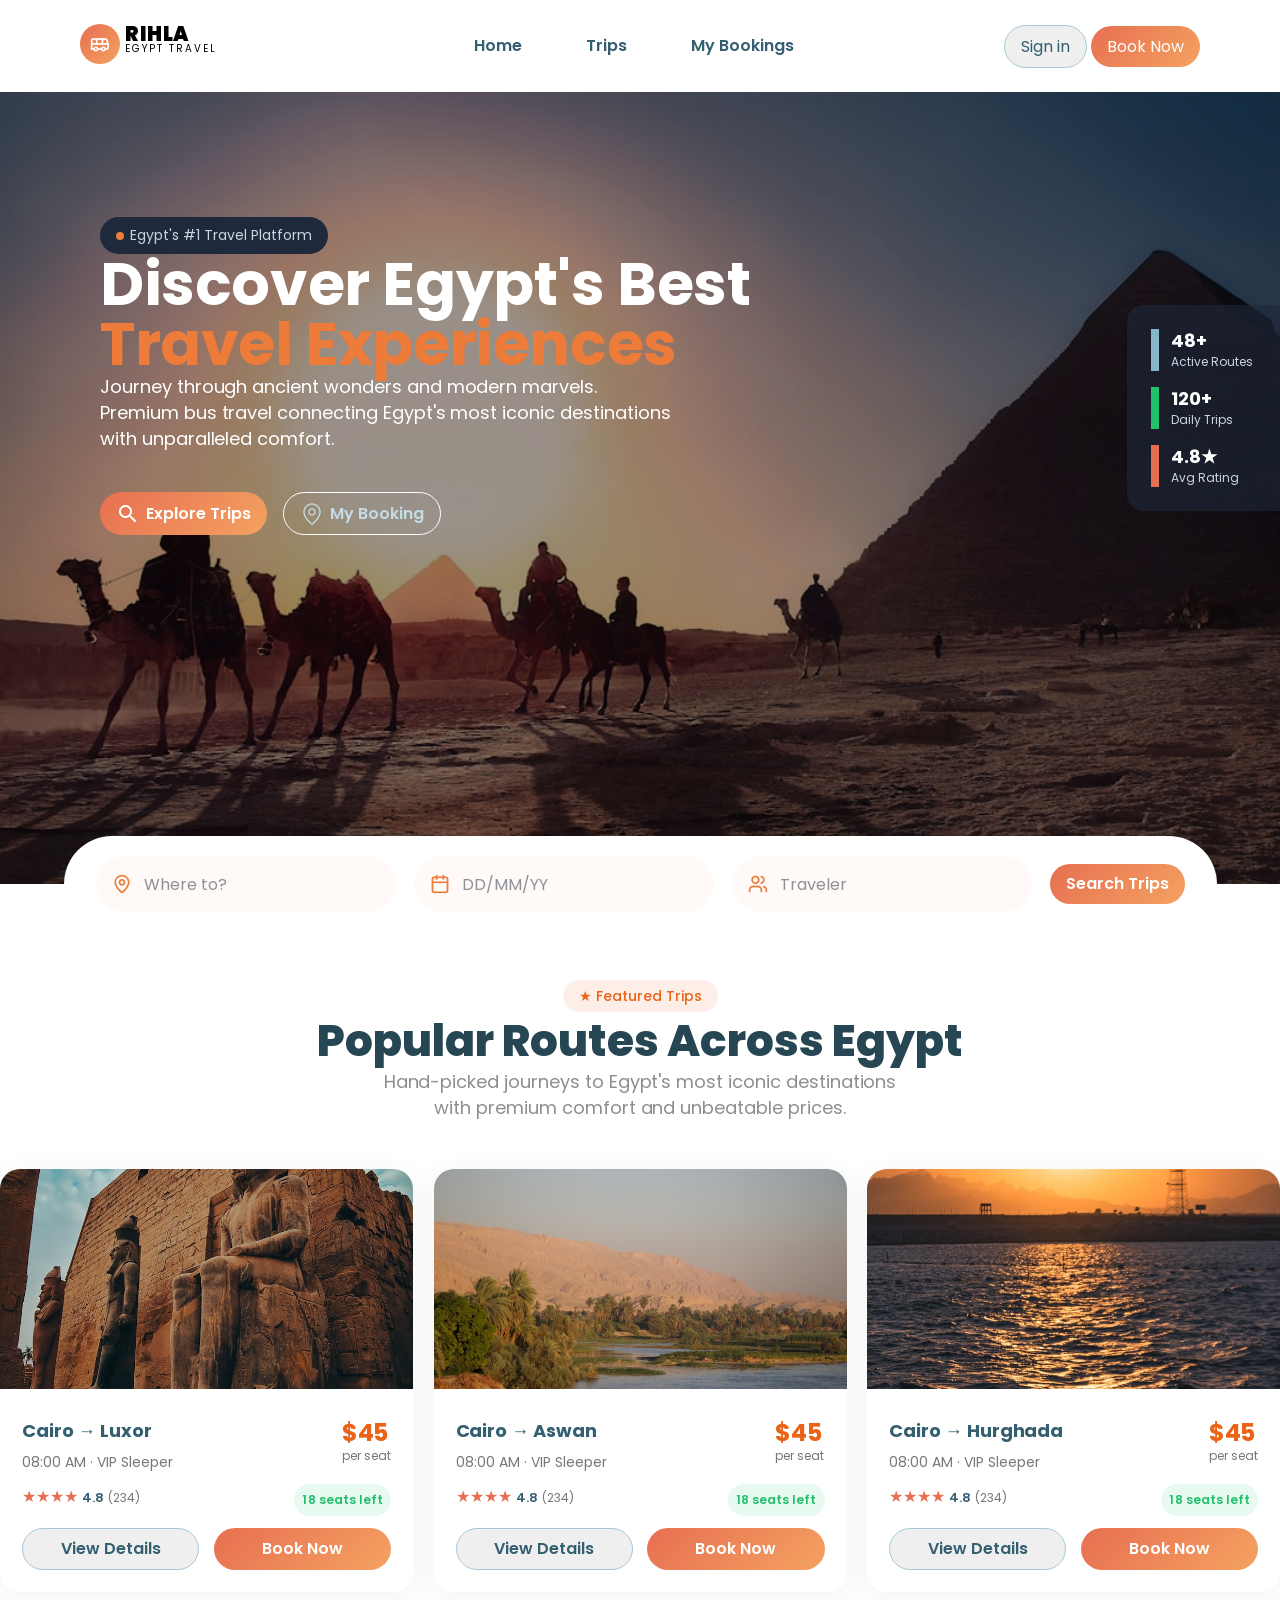
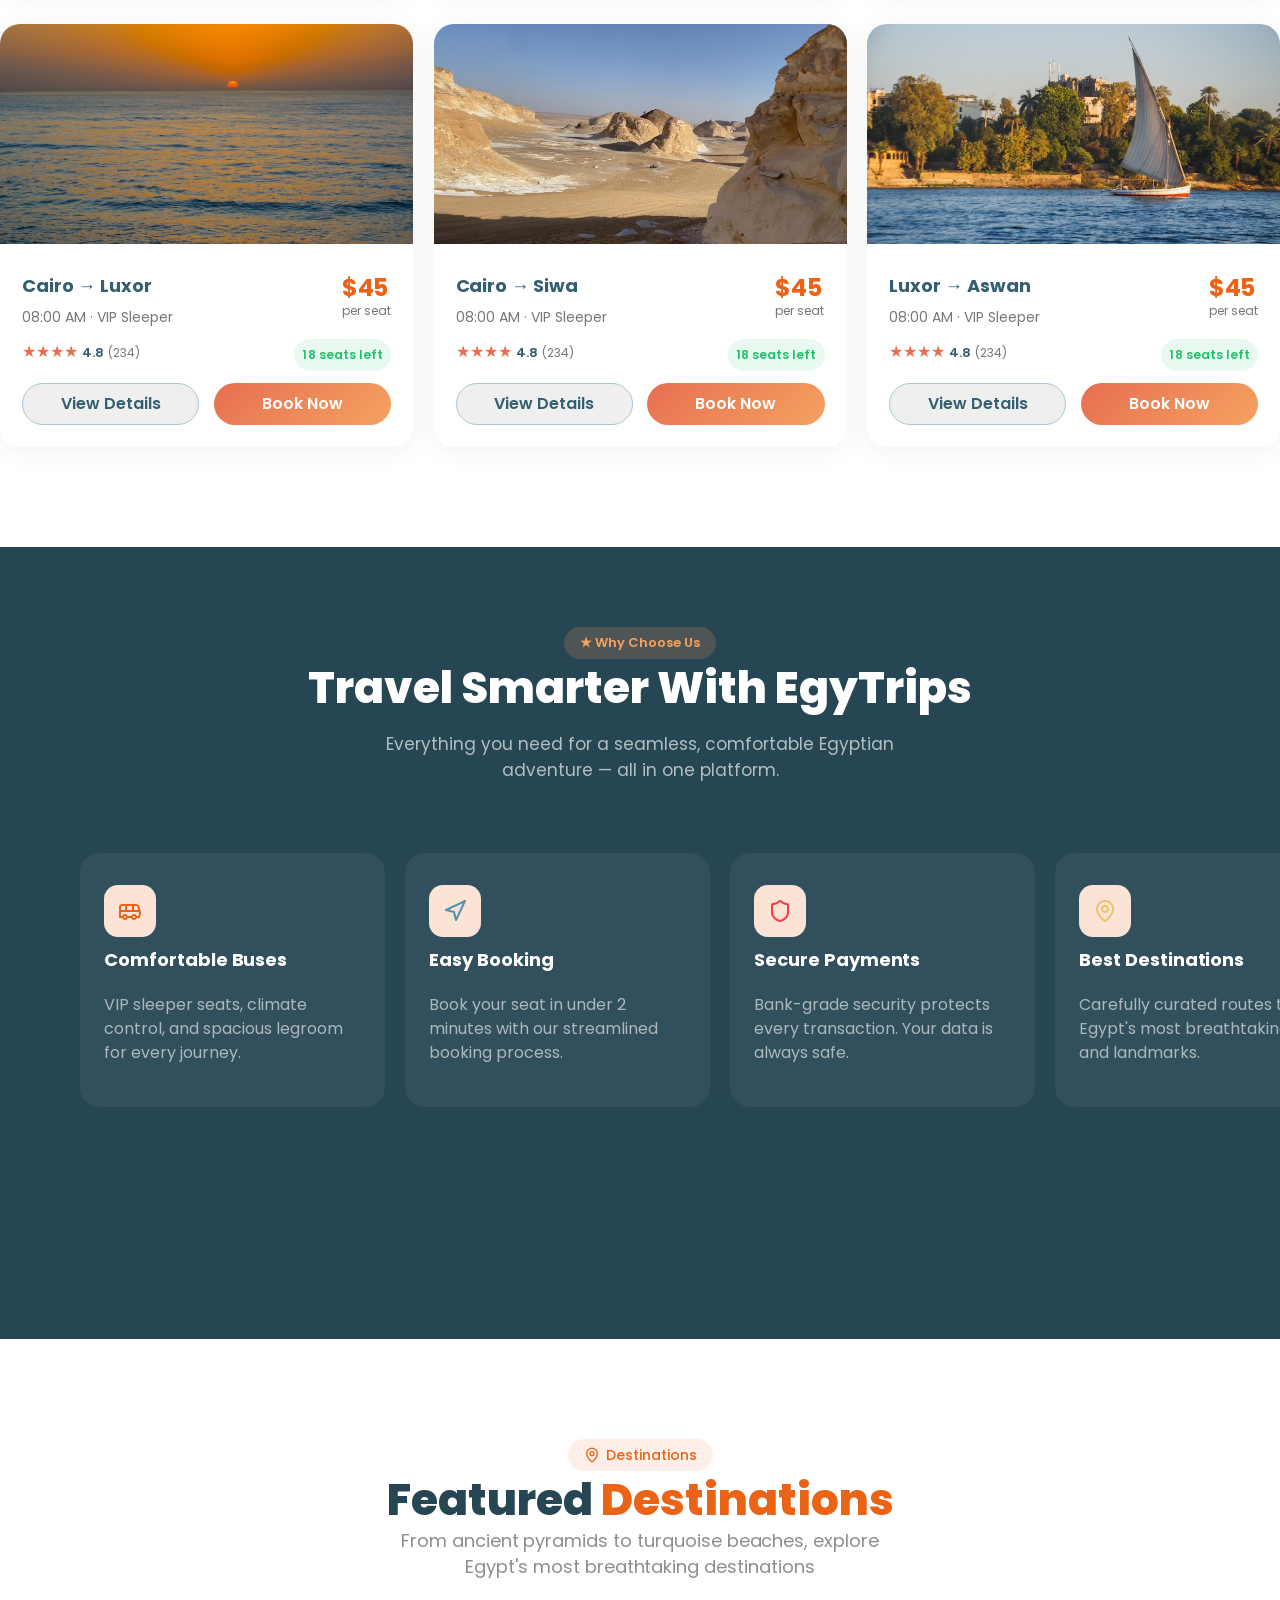
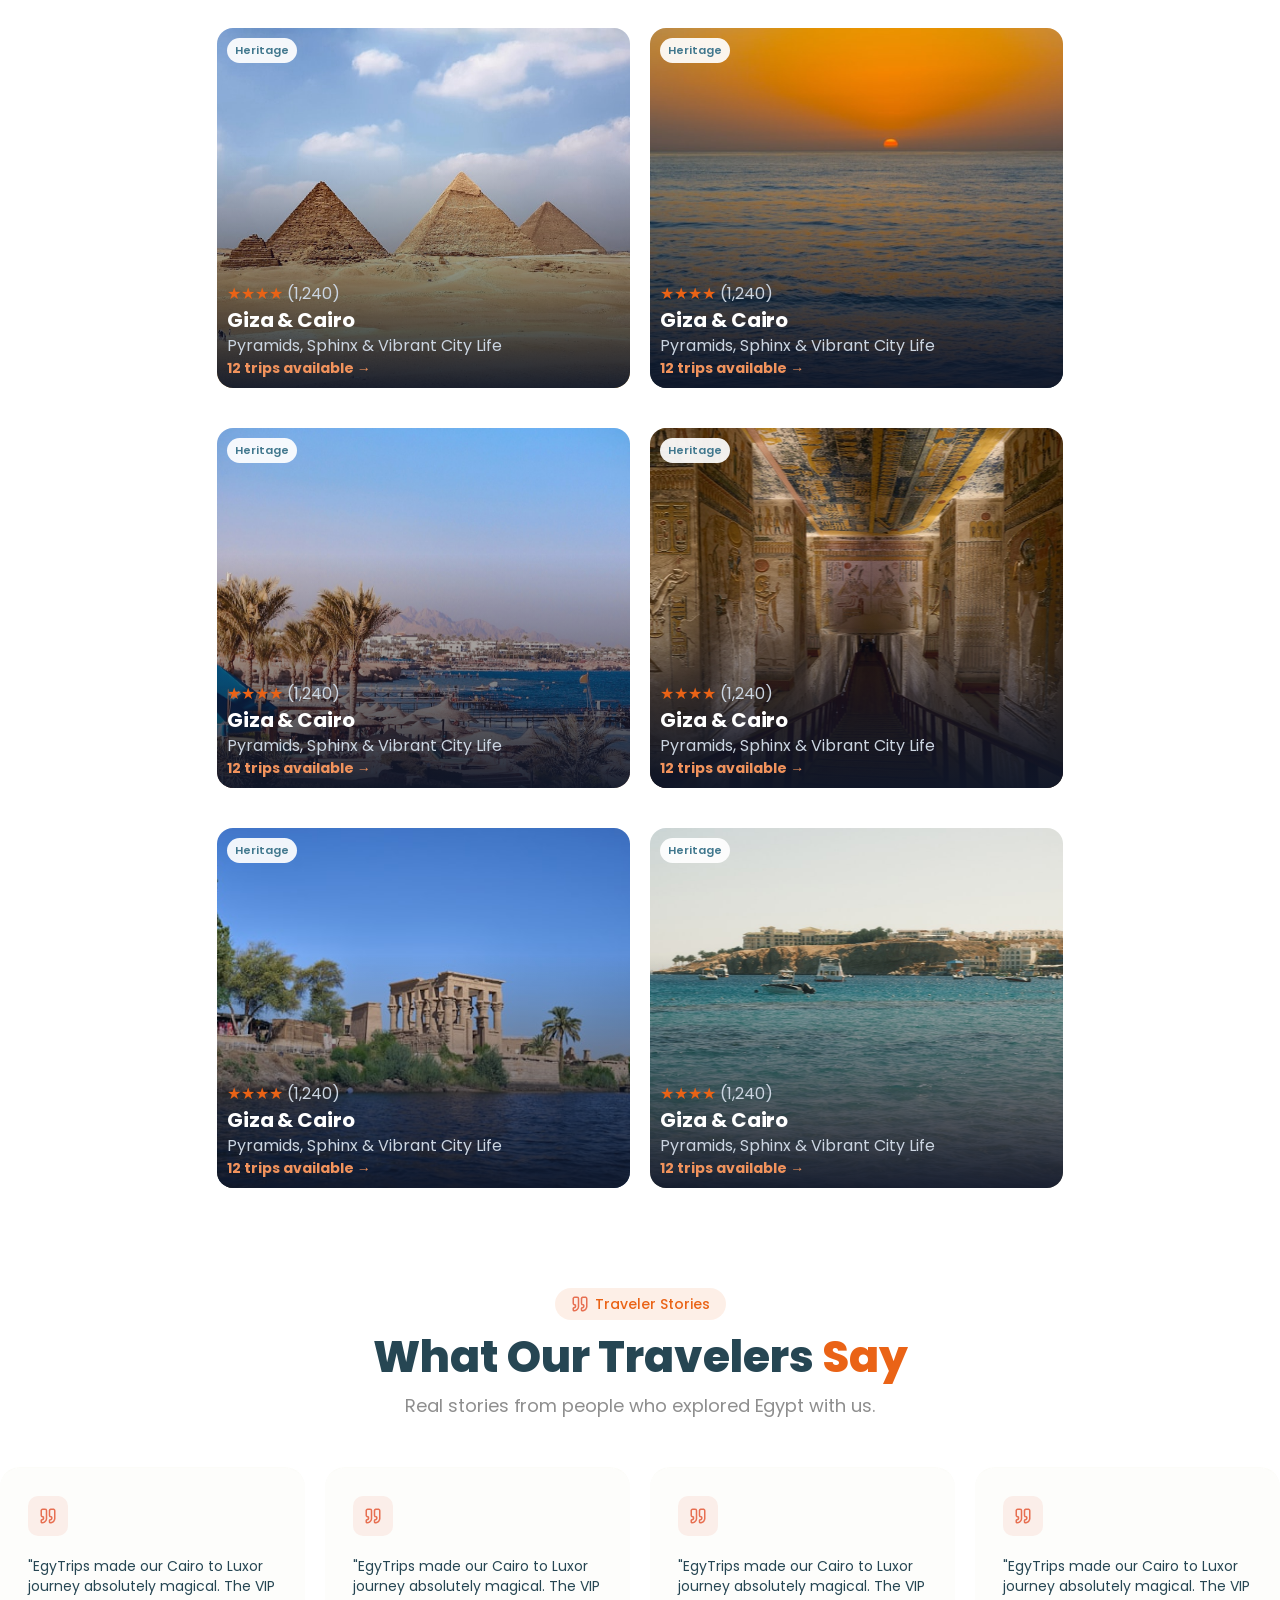
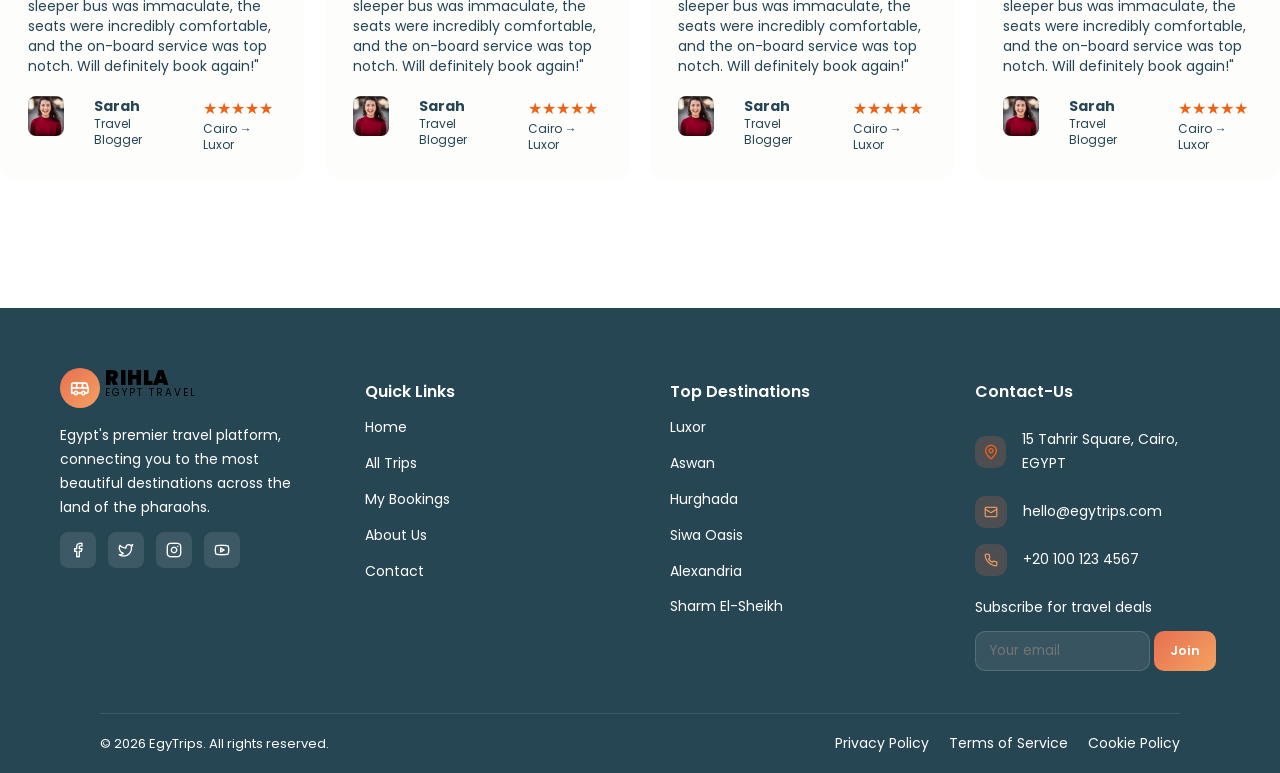
==== commit fc1ab6db: "added a new font (poppins)" ====
--- a/index.html
+++ b/index.html
@@ -7,6 +7,9 @@
     <title>semi-final</title>
     <link rel="stylesheet" href="style.css">
     <link rel="stylesheet" href="responsive.css">
+    <link rel="preconnect" href="https://fonts.googleapis.com">
+    <link rel="preconnect" href="https://fonts.gstatic.com" crossorigin>
+    <link href="https://fonts.googleapis.com/css2?family=Poppins:ital,wght@0,100;0,200;0,300;0,400;0,500;0,600;0,700;0,800;0,900;1,100;1,200;1,300;1,400;1,500;1,600;1,700;1,800;1,900&display=swap" rel="stylesheet">
 </head>
 
 <body>
@@ -574,4 +577,4 @@
     
 </body>
 
-</html>+</html>
